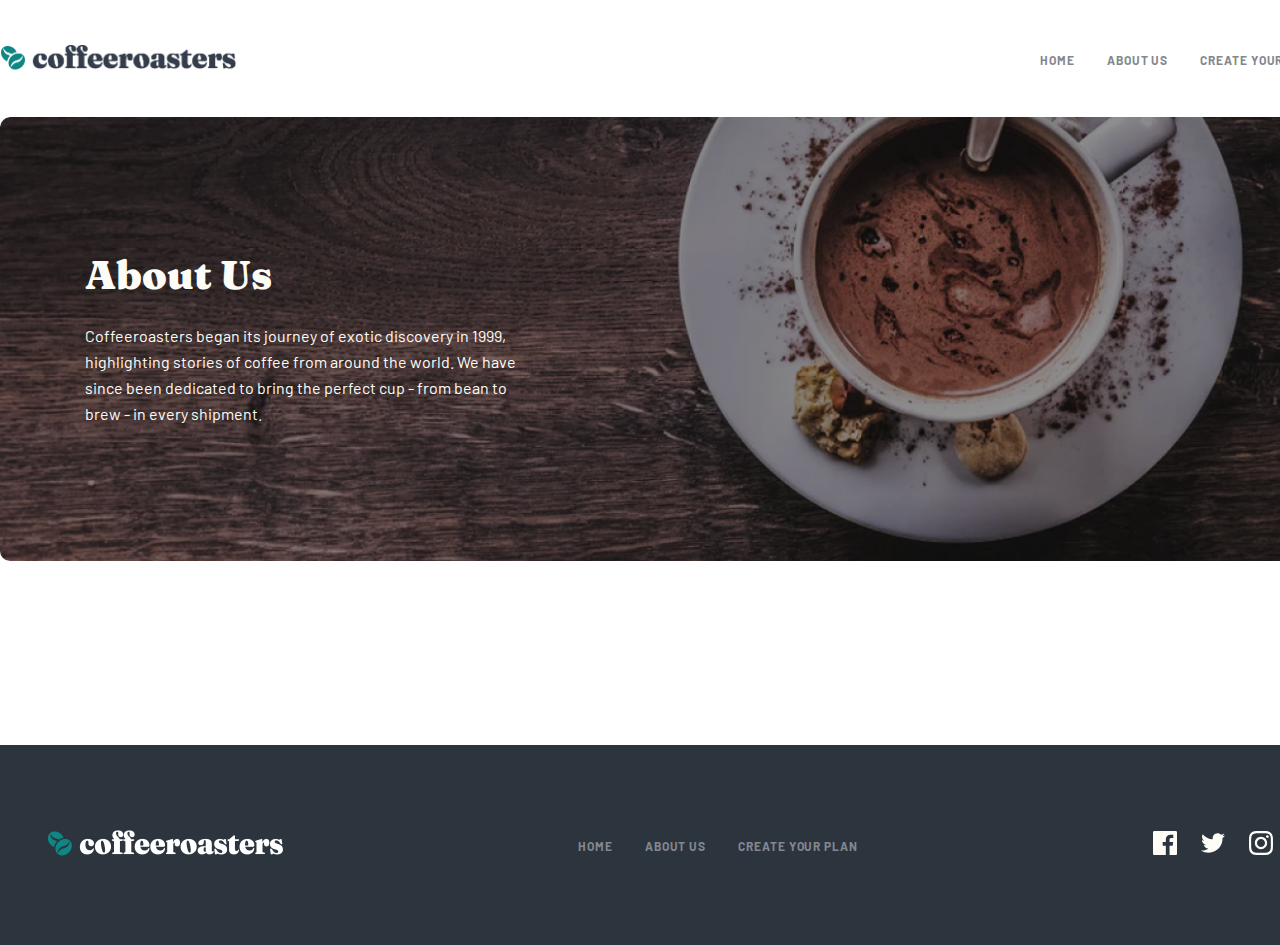
==== about-us.html @ 224f908d "Add About Us page" ====
<!DOCTYPE html>
<html lang="en">
<head>
  <meta charset="UTF-8">
  <meta http-equiv="X-UA-Compatible" content="IE=edge">
  <meta name="viewport" content="width=device-width, initial-scale=1.0">
  <link rel="stylesheet" href="./css/normalize.css">
  <link rel="stylesheet" href="./css/main.css">
  <!-- <link rel="stylesheet" href="./css/main.mini.css"> -->
  <title>About Us</title>
</head>
<body>
   <!-- !  HEADER   -->
    <header class="header">
      <div class="container header-container">

        <a href="#" class="logo-link">
          <img src="./image/foffeeroasters-logo.png" width="236" height="26" alt="coffeeroasters logo image" class="logo-img">
        </a>

        <nav class="site-nav">
          <ul class="site-nav-list">

            <li class="site-nav-item">
              <a class="site-nav-link" href="./index.html">HOME</a>
            </li>

            <li class="site-nav-item">
              <a class="site-nav-link" href="#">ABOUT US</a>
            </li>

            <li class="site-nav-item">
              <a class="site-nav-link" href="#">CREATE YOUR PLAN</a>
            </li>

          </ul>
        </nav>

      </div> 
    </header>

    <main class="main">


      <!-- !  ABOUT  -->
      <section class="about">
        <div class="container about-container">

          <h2 class="about-heading">About Us</h2>
          <p class="about-desc">Coffeeroasters began its journey of exotic discovery in 1999, highlighting stories of coffee from around the world. We have since been dedicated to bring the perfect cup - from bean to brew - in every shipment.</p>

        </div>
      </section>

    </main>


    <!-- !  FOOTER   -->
    <footer class="footer">
      <div class="container footer-container">
  
        <a class="footer-logo-link" href="#">
          <img src="./image/coffeeroasters-logo2.png" width="236" height="26" alt="coffeeroasters logo">
        </a>
        
        <nav class="footer-nav">
          <ul class="footer-nav-list">
  
            <li class="footer-nav-item">
              <a class="footer-nav-link" href="#">HOME</a>
            </li>
  
            <li class="footer-nav-item">
              <a class="footer-nav-link" href="#">ABOUT US</a>
            </li>
  
            <li class="footer-nav-item">
              <a class="footer-nav-link" href="#">CREATE YOUR PLAN</a>
            </li>
  
          </ul>
        </nav>
  
        <div class="footer-likns">
          
          <a class="footer-link" href="#">
            <img src="./image/facebook-logo.svg" width="24" height="24" alt="facebook logo">
          </a>
  
          <a href="#">
            <img src="./image/twet.svg" width="24" height="20" alt="twitter logo">
          </a>
  
          <a href="#">
            <img src="./image/insta.svg" width="24" height="24" alt="instagram logo">
          </a>
        </div>
        
  
      </div>
    </footer>
  
</body>
</html>
---- css/main.css ----
@font-face {
  font-family: 'Barlow';
  src: url('../font/Barlow-SemiBold.woff2') format('woff2'),
      url('../font/Barlow-SemiBold.woff') format('woff'),
      url('../font/Barlow-SemiBold.ttf') format('truetype');
  font-weight: 600;
  font-style: normal;
  font-display: swap;
}

@font-face {
  font-family: 'Barlow';
  src: url('../font/Barlow-Bold.woff2') format('woff2'),
      url('../font/Barlow-Bold.woff') format('woff'),
      url('../font/Barlow-Bold.ttf') format('truetype');
  font-weight: bold;
  font-style: normal;
  font-display: swap;
}

@font-face {
  font-family: 'Barlow';
  src: url('../font/Barlow-Regular.woff2') format('woff2'),
      url('../font/Barlow-Regular.woff') format('woff'),
      url('../font/Barlow-Regular.ttf') format('truetype');
  font-weight: normal;
  font-style: normal;
  font-display: swap;
}

@font-face {
  font-family: 'Fraunces';
  src: url('../font/Fraunces-Black.woff2') format('woff2'),
      url('../font/Fraunces-Black.woff') format('woff'),
      url('../font/Fraunces-Black.ttf') format('truetype');
  font-weight: 900;
  font-style: normal;
  font-display: swap;
}


*,
*::after,
*::before {
  box-sizing: border-box;
}

body{
  margin: 0;
  padding: 0;
  font-family: Barlow, sans-serif;
}

img {
  display: inline-block;
}

.container {
  width: 1320px;
  margin: 0 auto;
  padding: 0 20px;
}

.visually-hidden {
  position: absolute;
  width: 1px;
  height: 1px;
  margin: -1px;
  padding: 0;
  overflow: hidden;
  border: 0;
  clip: rect(0 0 0 0);
}

.site-btn {
  margin: 0;
  padding: 0;
  padding: 16px 31px;
  font-family: 'Fraunces';
  font-weight: 900;
  font-size: 18px;
  line-height: 25px;
  text-align: center;
  color: #FEFCF7;
  border: none;
  background: #0E8784;
  border-radius: 6px;
}

.site-btn:active {
  background: #66D2CF;
}


/* ! HEADER  */
.header-container {
  display: flex;
  justify-content: space-between;
  align-items: center;
  padding: 44px 0;
}

/* !NAV  */
.site-nav-list {
  display: flex;
  list-style: none;
  margin: 0;
  padding: 0;
}

.site-nav-item + .site-nav-item {
  margin-left: 32px;
}

.site-nav-link {
  text-decoration: none;
  font-weight: 700;
  font-size: 12px;
  line-height: 15px;
  letter-spacing: 0.923077px;
  color: #83888F;
}

.site-nav-link:active {
  color: #333D4B;
}

/* !  MAIN   */
/* !  HERO   */
.hero {
  padding-bottom: 70px;
}

.hero-container {
  background-image: url(../image/hero-background.jpg);
  background-repeat: no-repeat;
  background-size: cover;
  padding: 116px 85px;
  border-radius: 9px;
}

.hero-heading {
  margin: 0;
  padding: 0;
  width: 493px;
  margin-bottom: 32px;
  font-family: 'Fraunces';
  font-style: normal;
  font-weight: 900;
  font-size: 72px;
  line-height: 72px;
  color: #FEFCF7;
}

.hero-desc {
  margin: 0;
  padding: 0;
  margin-bottom: 56px;
  width: 445px;
  font-weight: 400;
  font-size: 16px;
  line-height: 26px;
  color: #FEFCF7;
  mix-blend-mode: normal;
  opacity: 0.8;
}

/* !  COLLECTION   */
.collection {
  padding-top: 70px;
  padding-bottom: 100px;
}
.collection-container {
  width: 1111px;
  padding-top: 126px;
  background-image: url(../image/collection-back.png);
  background-repeat: no-repeat;
  background-size: contain;
  background-position: center top;
}

.collection-list {
  list-style: none;
  display: flex;
  justify-content: center;
}

.collection-item {
  width: 255px;
}

.collection-item + .collection-item {
  margin-left: 30px;
}

.collection-img {
  margin-bottom: 72px;
}

.collection-heading {
  margin: 0;
  padding: 0;
  margin-bottom: 24px;
  font-family: 'Fraunces';
  font-weight: 900;
  font-size: 24px;
  line-height: 32px;
  text-align: center;
  color: #333D4B;
}

.collection-desc {
  margin: 0;
  padding: 0;
  font-family: 'Barlow';
  font-weight: 400;
  font-size: 16px;
  line-height: 26px;
  text-align: center;
  color: #333D4B;
  
}

/* !  CHOOSING   */
.choosing {
  padding-top: 100px;
  padding-bottom: 256px;
}

.choosing-container {
  position: relative;
  padding-top: 100px;
  padding-bottom: 230px;
  background-color: #2C343E;
  border-radius: 9px;
}

.choosing-heading {
  margin: 0;
  padding: 0;
  margin-bottom: 32px;
  font-family: 'Fraunces';
  font-weight: 900;
  font-size: 40px;
  line-height: 48px;
  text-align: center;
  color: #FEFCF7;
}

.choosing-desc {
  margin: 0 auto;
  padding: 0;
  margin-bottom: 86px;
  width: 540px;
  font-family: 'Barlow';
  font-weight: 400;
  font-size: 16px;
  line-height: 26px;
  text-align: center;
  color: #FEFCF7;
  mix-blend-mode: normal;
  opacity: 0.8;
}

.choosing-list {
  display: flex;
  justify-content: center;
  margin: 0;
  padding: 0;
  position: absolute;
  left: 105px;
  list-style: none;
}

.choosing-item {
  padding: 48px;
  padding-top: 72px;
  width: 350px;
  background-color: #0E8784;
  border-radius: 8px;
  text-align: center;

}

.choosing-item + .choosing-item {
  margin-left: 30px;
}

.choosing-item-img {
  margin-bottom: 22px;
}

.choosing-item-hesding {
  margin: 0;
  padding: 0;
  margin-top: 56px;
  margin-bottom: 24px;
  font-family: 'Fraunces';
  font-weight: 900;
  font-size: 24px;
  line-height: 32px;
  text-align: center;
  color: #FEFCF7;
}

.choosing-item-desc{
  margin: 0;
  padding: 0;
  font-weight: 400;
  font-size: 16px;
  line-height: 26px;
  text-align: center;
  color: #FEFCF7;
}

/* !  WORKING  */
.working {
  padding-top: 100px;
  padding-bottom: 100px;
}

.working-heading {
  margin: 0;
  padding: 0;
  margin-bottom: 80px;
  font-family: 'Fraunces';
  font-weight: 900;
  font-size: 24px;
  line-height: 32px;
  color: #83888F;
}

.working-list {
  display: flex;
  margin: 0;
  padding: 0;
  margin-top: 67px;
  margin-bottom: 64px;
  list-style: none;
  
}

.working-item {
  width: 285px;
}

.working-item + .working-item {
  margin-left: 95px;
}

.working-item-number {
  display: inline-block;
  margin: 0;
  padding: 0;
  margin-bottom: 38px;
  font-family: 'Fraunces';
  font-weight: 900;
  font-size: 72px;
  line-height: 72px;
  color: #FDD6BA;
}

.working-item-heading {
  margin: 0;
  padding: 0;
  margin-bottom: 42px;
  font-family: 'Fraunces';
  font-weight: 900;
  font-size: 32px;
  line-height: 36px;
  color: #333D4B;
}

.working-item-desc {
  font-weight: 400;
  font-size: 16px;
  line-height: 26px;
  color: #333D4B;
}


/* !  FOOTER   */
.footer {
  margin-top: 100px;
}

.footer-container {
  display: flex;
  justify-content: space-between;
  align-items: center;
  padding: 85px 47px;
  background-color: #2C343E;
}

.footer-nav-list {
  display: flex;
  list-style: none;
  margin: 0;
  padding: 0;
}

.footer-nav-item + .footer-nav-item {
  margin-left: 32px;
}

.footer-nav-link {
  text-decoration: none;
  font-weight: 700;
  font-size: 12px;
  line-height: 15px;
  letter-spacing: 0.923077px;
  color: #83888F;
}

.footer-nav-link:active {
  color: #FEFCF7;
}

.footer-likns {
  display: flex;
  justify-content: space-between;
  align-items: center;
  width: 120px;
}

.footer-link:active {
  opacity: 0.6;
}

/* !--- ABOUT  PAGE --- */

/* !  MAIN */
/* !  ABOUT */
.about {
  padding-bottom: 84px;
}

.about-container {
  padding: 134px 85px;
  border-radius: 10px;
  background-image: url(../image/about-back.png);
  background-repeat: no-repeat;
  background-size: cover;
  /* background-position: calc(); */
}

.about-heading {
  margin: 0;
  padding: 0;
  margin-bottom: 24px;
  font-family: 'Fraunces';
  font-weight: 900;
  font-size: 40px;
  line-height: 48px;
  color: #FEFCF7;
}

.about-desc {
  margin: 0;
  padding: 0;
  width: 445px;
  font-weight: 400;
  font-size: 16px;
  line-height: 26px;
  color: #FEFCF7;
}
---- css/main.mini.css ----
.example{display:grid;transition:all .5s;user-select:none;background:linear-gradient(to bottom,#fff,#000)}@font-face{font-family:Barlow;src:url('../font/Barlow-SemiBold.woff2') format('woff2'),url('../font/Barlow-SemiBold.woff') format('woff'),url('../font/Barlow-SemiBold.ttf') format('truetype');font-weight:600;font-style:normal;font-display:swap}@font-face{font-family:Barlow;src:url('../font/Barlow-Bold.woff2') format('woff2'),url('../font/Barlow-Bold.woff') format('woff'),url('../font/Barlow-Bold.ttf') format('truetype');font-weight:700;font-style:normal;font-display:swap}@font-face{font-family:Barlow;src:url('../font/Barlow-Regular.woff2') format('woff2'),url('../font/Barlow-Regular.woff') format('woff'),url('../font/Barlow-Regular.ttf') format('truetype');font-weight:400;font-style:normal;font-display:swap}@font-face{font-family:Fraunces;src:url('../font/Fraunces-Black.woff2') format('woff2'),url('../font/Fraunces-Black.woff') format('woff'),url('../font/Fraunces-Black.ttf') format('truetype');font-weight:900;font-style:normal;font-display:swap}*,::after,::before{box-sizing:border-box}body{margin:0;padding:0;font-family:Barlow,sans-serif}img{display:inline-block}.container{width:1320px;margin:0 auto;padding:0 20px}.visually-hidden{position:absolute;width:1px;height:1px;margin:-1px;padding:0;overflow:hidden;border:0;clip:rect(0 0 0 0)}.site-btn{margin:0;padding:0;padding:16px 31px;font-family:Fraunces;font-weight:900;font-size:18px;line-height:25px;text-align:center;color:#fefcf7;border:none;background:#0e8784;border-radius:6px}.site-btn:active{background:#66d2cf}.header-container{display:flex;justify-content:space-between;align-items:center;padding:44px 0}.site-nav-list{display:flex;list-style:none;margin:0;padding:0}.site-nav-item+.site-nav-item{margin-left:32px}.site-nav-link{text-decoration:none;font-weight:700;font-size:12px;line-height:15px;letter-spacing:.923077px;color:#83888f}.site-nav-link:active{color:#333d4b}.hero{padding-bottom:70px}.hero-container{background-image:url(../image/hero-background.jpg);background-repeat:no-repeat;background-size:cover;padding:116px 85px;border-radius:9px}.hero-heading{margin:0;padding:0;width:493px;margin-bottom:32px;font-family:Fraunces;font-style:normal;font-weight:900;font-size:72px;line-height:72px;color:#fefcf7}.hero-desc{margin:0;padding:0;margin-bottom:56px;width:445px;font-weight:400;font-size:16px;line-height:26px;color:#fefcf7;mix-blend-mode:normal;opacity:.8}.collection{padding-top:70px;padding-bottom:100px}.collection-container{width:1111px;padding-top:126px;background-image:url(../image/collection-back.png);background-repeat:no-repeat;background-size:contain;background-position:center top}.collection-list{list-style:none;display:flex;justify-content:center}.collection-item{width:255px}.collection-item+.collection-item{margin-left:30px}.collection-img{margin-bottom:72px}.collection-heading{margin:0;padding:0;margin-bottom:24px;font-family:Fraunces;font-weight:900;font-size:24px;line-height:32px;text-align:center;color:#333d4b}.collection-desc{margin:0;padding:0;font-family:Barlow;font-weight:400;font-size:16px;line-height:26px;text-align:center;color:#333d4b}.choosing{padding-top:100px;padding-bottom:256px}.choosing-container{position:relative;padding-top:100px;padding-bottom:230px;background-color:#2c343e;border-radius:9px}.choosing-heading{margin:0;padding:0;margin-bottom:32px;font-family:Fraunces;font-weight:900;font-size:40px;line-height:48px;text-align:center;color:#fefcf7}.choosing-desc{margin:0 auto;padding:0;margin-bottom:86px;width:540px;font-family:Barlow;font-weight:400;font-size:16px;line-height:26px;text-align:center;color:#fefcf7;mix-blend-mode:normal;opacity:.8}.choosing-list{display:flex;justify-content:center;margin:0;padding:0;position:absolute;left:105px;list-style:none}.choosing-item{padding:48px;padding-top:72px;width:350px;background-color:#0e8784;border-radius:8px;text-align:center}.choosing-item+.choosing-item{margin-left:30px}.choosing-item-img{margin-bottom:22px}.choosing-item-hesding{margin:0;padding:0;margin-top:56px;margin-bottom:24px;font-family:Fraunces;font-weight:900;font-size:24px;line-height:32px;text-align:center;color:#fefcf7}.choosing-item-desc{margin:0;padding:0;font-weight:400;font-size:16px;line-height:26px;text-align:center;color:#fefcf7}.working{padding-top:100px;padding-bottom:100px}.working-heading{margin:0;padding:0;margin-bottom:80px;font-family:Fraunces;font-weight:900;font-size:24px;line-height:32px;color:#83888f}.working-list{display:flex;margin:0;padding:0;margin-top:67px;margin-bottom:64px;list-style:none}.working-item{width:285px}.working-item+.working-item{margin-left:95px}.working-item-number{display:inline-block;margin:0;padding:0;margin-bottom:38px;font-family:Fraunces;font-weight:900;font-size:72px;line-height:72px;color:#fdd6ba}.working-item-heading{margin:0;padding:0;margin-bottom:42px;font-family:Fraunces;font-weight:900;font-size:32px;line-height:36px;color:#333d4b}.working-item-desc{font-weight:400;font-size:16px;line-height:26px;color:#333d4b}.footer{margin-top:100px}.footer-container{display:flex;justify-content:space-between;align-items:center;padding:85px 47px;background-color:#2c343e}.footer-nav-list{display:flex;list-style:none;margin:0;padding:0}.footer-nav-item+.footer-nav-item{margin-left:32px}.footer-nav-link{text-decoration:none;font-weight:700;font-size:12px;line-height:15px;letter-spacing:.923077px;color:#83888f}.footer-nav-link:active{color:#fefcf7}.footer-likns{display:flex;justify-content:space-between;align-items:center;width:120px}.footer-link:active{opacity:.6}
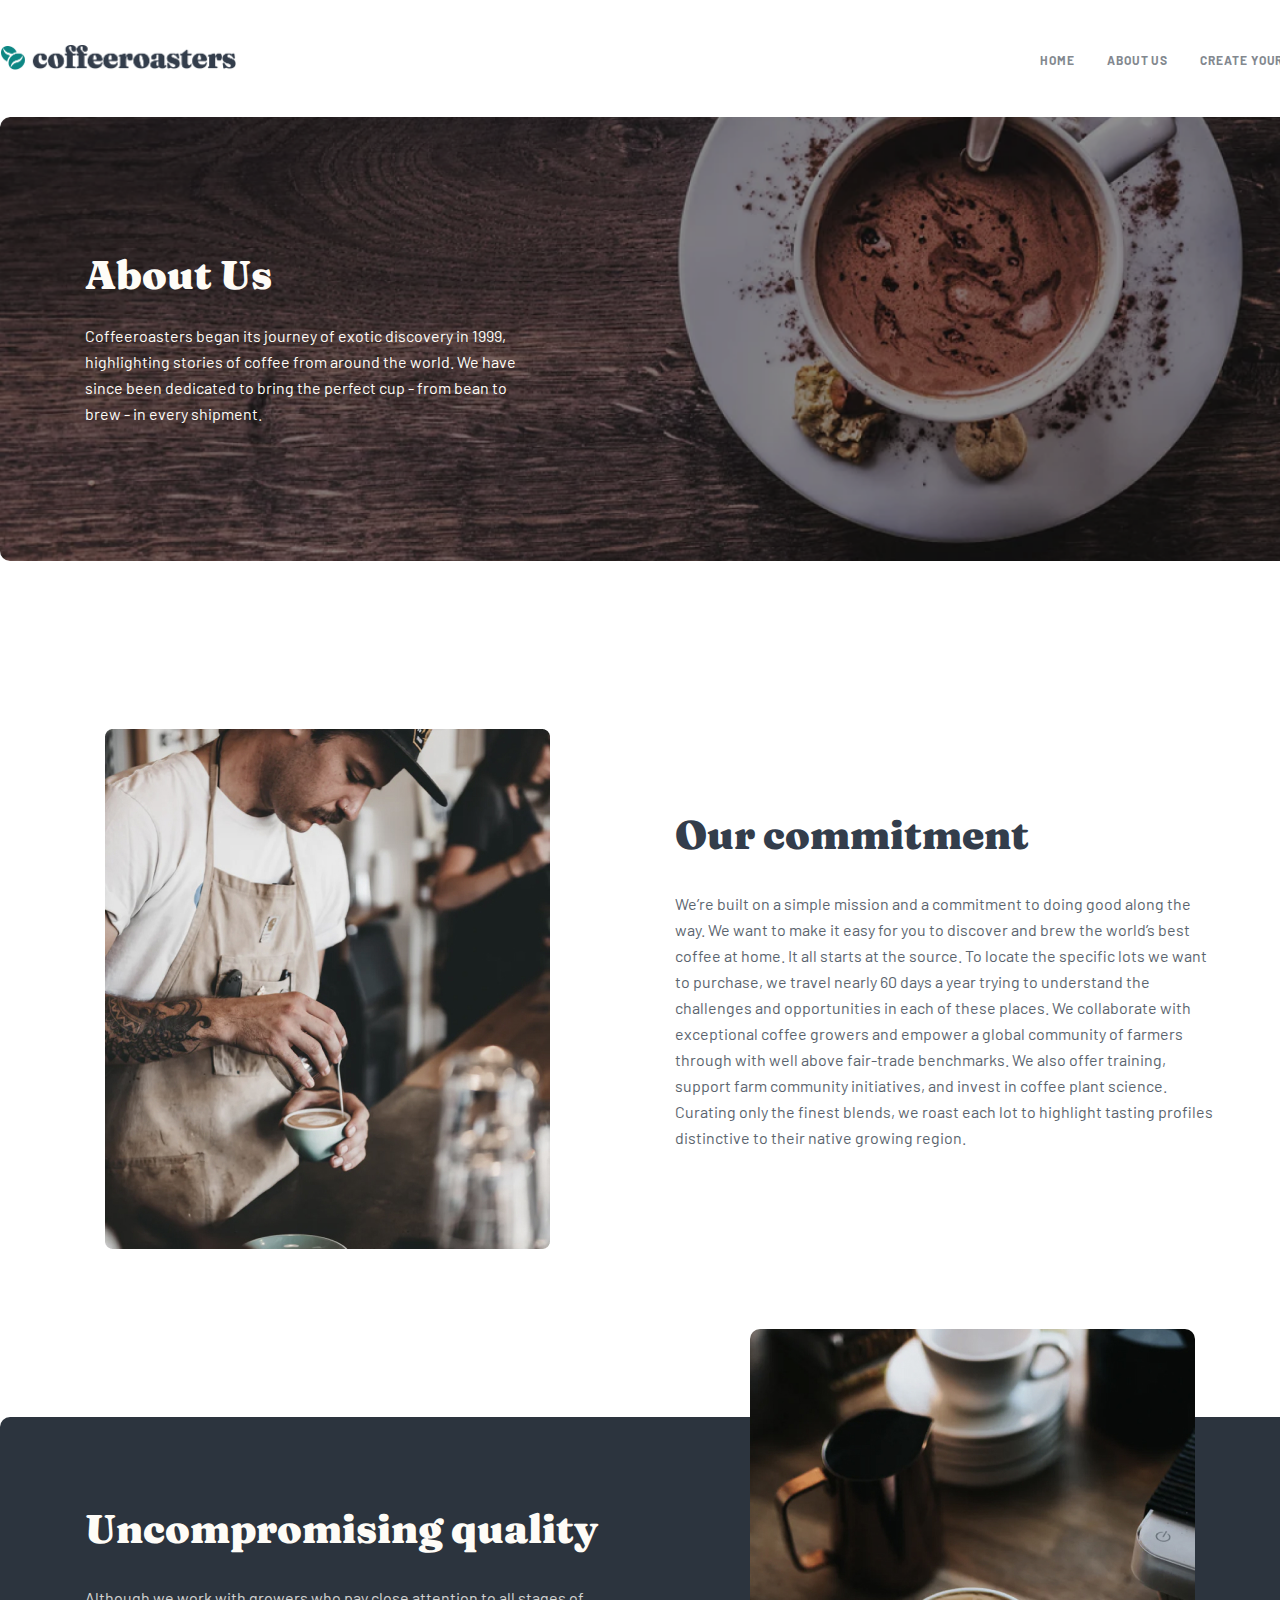
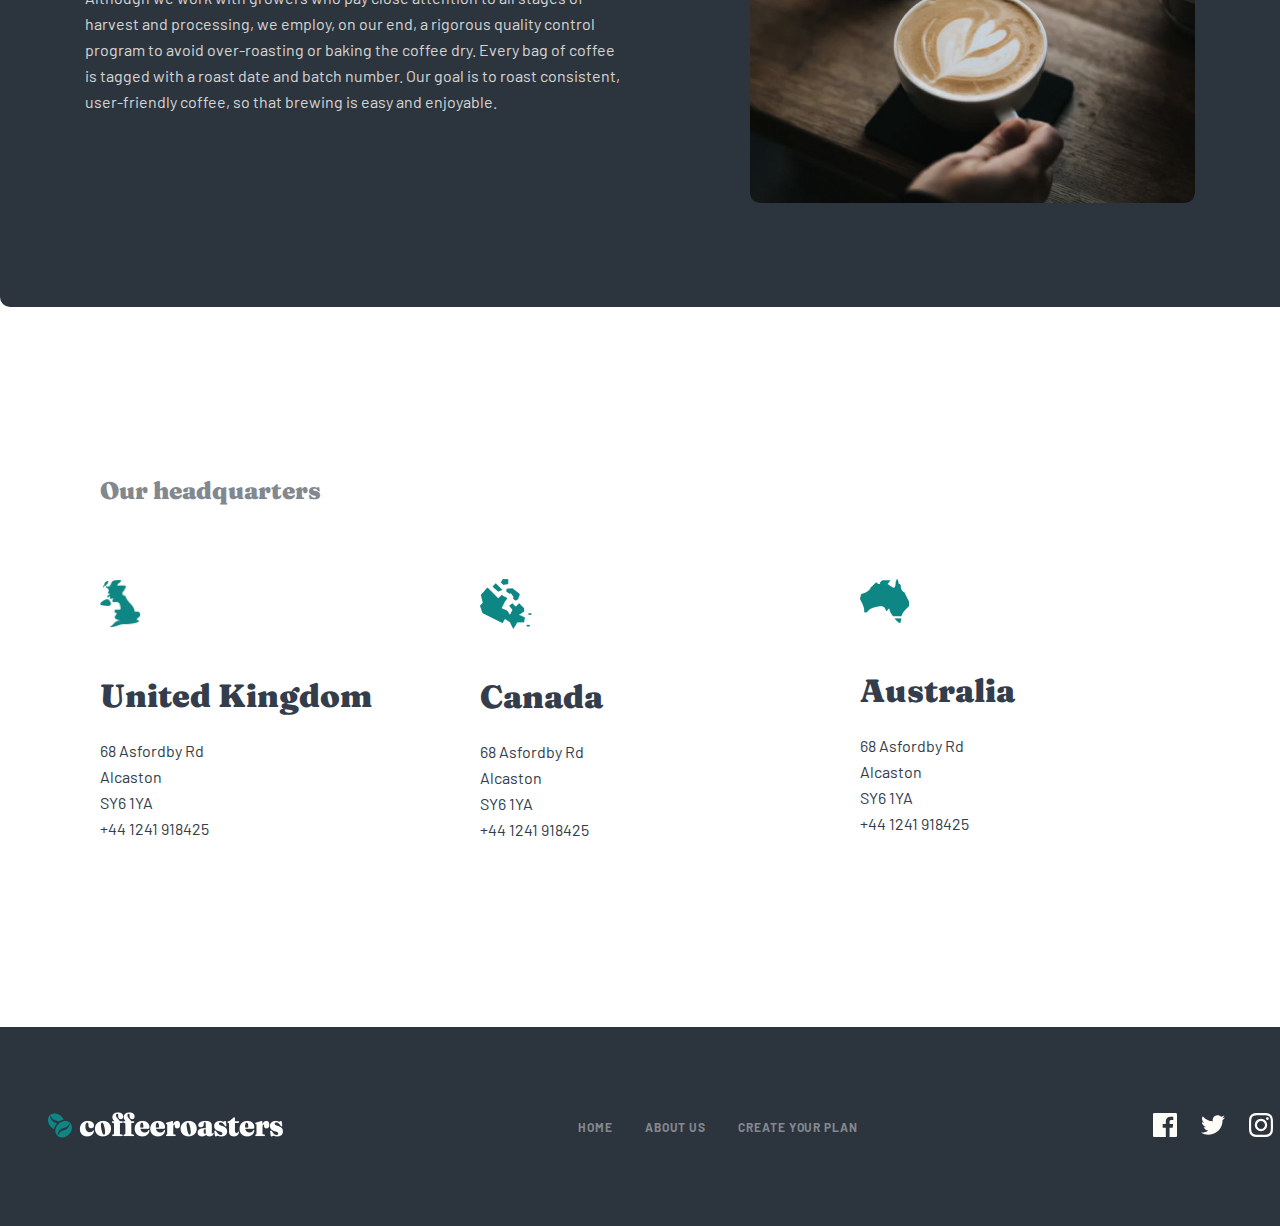
==== commit 0fd040eb: "Add all sections" ====
--- a/about-us.html
+++ b/about-us.html
@@ -52,6 +52,82 @@
         </div>
       </section>
 
+      <!-- !  COMMITMENT -->
+      <section class="commitment">
+        <div class="container commitment-container">
+
+          <img src="./image/commitment-img.jpg" width="445" height="520" alt="a man is making coffee">
+
+          <div class="commitment-right">
+            <h3 class="commitment-heading">Our commitment</h3>
+            <p class="commitment-desc">We’re built on a simple mission and a commitment to doing good along the way. We want to make it easy for you to discover and brew the world’s best coffee at home. It all starts at the source. To locate the specific lots we want to purchase, we travel nearly 60 days a year trying to understand the challenges and opportunities in each of these places. We collaborate with exceptional coffee growers and empower a global community of farmers through with well above fair-trade benchmarks. We also offer training, support farm community initiatives, and invest in coffee plant science. Curating only the finest blends, we roast each lot to highlight tasting profiles distinctive to their native growing region.</p>
+          </div>
+ 
+
+        </div>
+      </section>
+
+      <!-- ! QUALITY  -->
+      <section class="quality">
+        <div class="container quality-container">
+
+          <div class="quality-left">
+            <h3 class="quality-heading">Uncompromising quality</h3>
+            <p class="quality-desc">Although we work with growers who pay close attention to all stages of harvest and processing, we employ, on our end, a rigorous quality control program to avoid over-roasting or baking the coffee dry. Every bag of coffee is tagged with a roast date and batch number. Our goal is to roast consistent, user-friendly coffee, so that brewing is easy and enjoyable.</p>
+          </div>
+
+          <img src="./image/quality-img.jpg" alt="coffee image" width="445" height="474" class="quality-img">
+
+        </div>
+      </section>
+
+      <!-- !  LOCATION   -->
+      <section class="location">
+        <div class="container location-container">
+
+          <h2 class="location-heading">Our headquarters</h2>
+
+          <ul class="location-list">
+
+            <li class="location-item">
+              <img src="./image/map-uk.png" width="41" height="49" alt="map uk">
+              <h3 class="location-item-heading">United Kingdom</h3>
+              <ul class="location-info-list">
+                <li class="location-info-item">68  Asfordby Rd</li>
+                <li class="location-info-item">Alcaston</li>
+                <li class="location-info-item">SY6 1YA</li>
+                <li class="location-info-item">+44 1241 918425</li>
+              </ul>
+            </li>
+
+            <li class="location-item">
+              <img src="./image/map-canada.png" width="52" height="50" alt="map canada">
+              <h3 class="location-item-heading">Canada</h3>
+              <ul class="location-info-list">
+                <li class="location-info-item">68  Asfordby Rd</li>
+                <li class="location-info-item">Alcaston</li>
+                <li class="location-info-item">SY6 1YA</li>
+                <li class="location-info-item">+44 1241 918425</li>
+              </ul>
+            </li>
+
+            <li class="location-item">
+              <img src="./image/map-australia.png" width="49" height="44" alt="map uk">
+              <h3 class="location-item-heading">Australia</h3>
+              <ul class="location-info-list">
+                <li class="location-info-item">68  Asfordby Rd</li>
+                <li class="location-info-item">Alcaston</li>
+                <li class="location-info-item">SY6 1YA</li>
+                <li class="location-info-item">+44 1241 918425</li>
+              </ul>
+            </li>
+
+          </ul>
+
+        </div>
+      </section>
+
+
     </main>
 
 
--- a/css/main.css
+++ b/css/main.css
@@ -441,7 +441,6 @@
   background-image: url(../image/about-back.png);
   background-repeat: no-repeat;
   background-size: cover;
-  /* background-position: calc(); */
 }
 
 .about-heading {
@@ -465,4 +464,142 @@
   color: #FEFCF7;
 }
 
-
+/* !  COMMITMENT   */
+.commitment {
+  padding: 84px 0;
+}
+
+.commitment-container {
+  display: flex;
+  justify-content: center;
+  align-items: center;
+}
+
+.commitment-right {
+  width: 540px;
+  margin-left: 125px;
+}
+
+.commitment-heading {
+  margin: 0;
+  padding: 0;
+  margin-bottom: 32px;
+  font-family: 'Fraunces';
+  font-weight: 900;
+  font-size: 40px;
+  line-height: 48px;
+  color: #333D4B;
+}
+
+.commitment-desc {
+  font-weight: 400;
+  font-size: 16px;
+  line-height: 26px;
+  color: #333D4B;
+  mix-blend-mode: normal;
+  opacity: 0.8;
+}
+
+/* !  QUALITY */
+.quality {
+  padding: 84px 0;
+}
+
+.quality-container {
+  position: relative;
+  background-color: #2C343E;
+  padding-top: 88px;
+  padding-left: 85px;
+  padding-bottom: 176px;
+  border-radius: 10px;
+}
+
+.quality-left {
+  width: 540px;
+}
+
+.quality-heading {
+  margin: 0;
+  padding: 0;
+  margin-bottom: 32px;
+  font-family: 'Fraunces';
+  font-weight: 900;
+  font-size: 40px;
+  line-height: 48px;
+  color: #FEFCF7;
+}
+
+.quality-desc {
+  font-weight: 400;
+  font-size: 16px;
+  line-height: 26px;
+  color: #FEFCF7;
+  mix-blend-mode: normal;
+  opacity: 0.8;
+}
+
+.quality-img {
+  position: absolute;
+  border-radius: 10px;
+  left: 750px;
+  top: -88px;
+}
+
+/* !  LOCATION   */
+
+.location {
+  padding: 84px 0px;
+}
+
+.location-container {
+  padding: 0 100px;
+}
+
+.location-heading {
+  margin: 0;
+  padding: 0;
+  margin-bottom: 72px;
+  font-family: 'Fraunces';
+  font-weight: 900;
+  font-size: 24px;
+  line-height: 32px;
+  color: #83888F;
+  
+}
+
+.location-list {
+  margin: 0;
+  padding: 0;
+  display: flex;
+  list-style: none;
+}
+
+.location-item + .location-item {
+ margin-left: 95px;
+}
+
+.location-item-heading {
+  margin: 0;
+  padding: 0;
+  margin-top: 46px;
+  margin-bottom: 24px;
+  font-family: 'Fraunces';
+  font-weight: 900;
+  font-size: 32px;
+  line-height: 36px;
+  color: #333D4B;
+}
+
+.location-info-list {
+  list-style: none;
+  margin: 0;
+  padding: 0;
+}
+
+.location-info-item {
+  width: 285px;
+  font-weight: 400;
+  font-size: 16px;
+  line-height: 26px;
+  color: #333D4B;
+}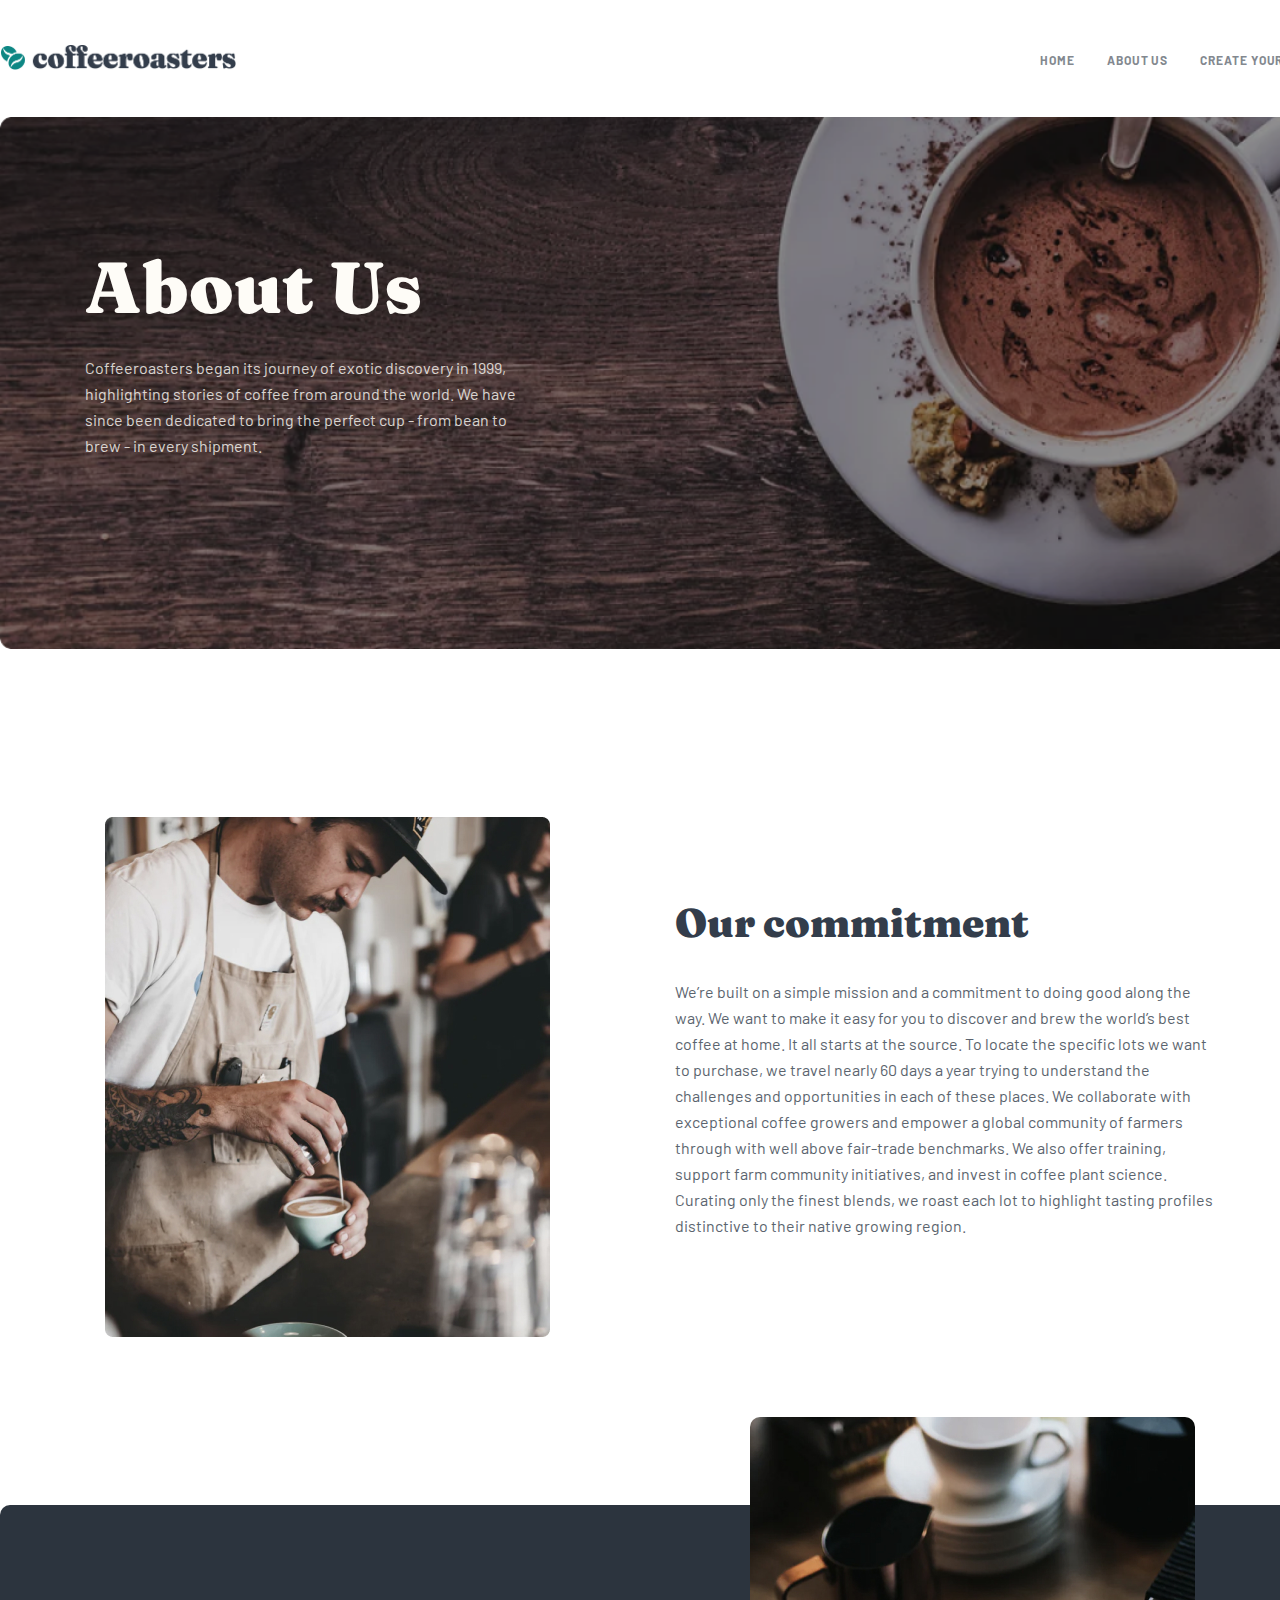
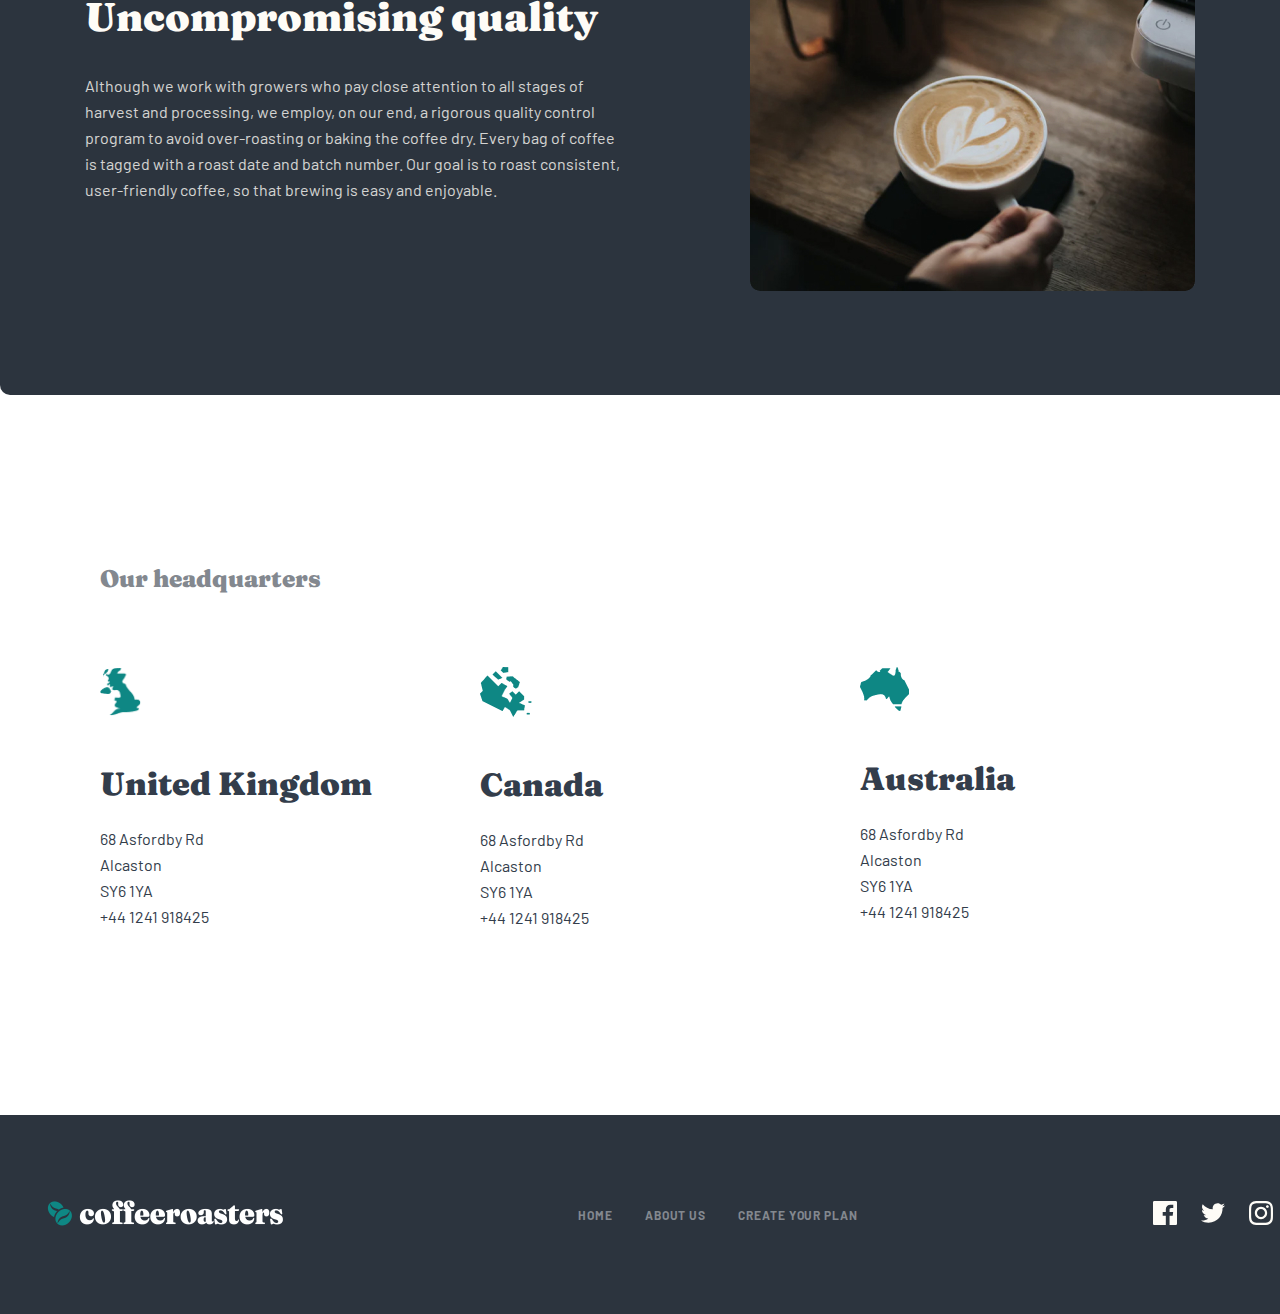
==== commit 12c3569b: "Add hero to subscribe" ====
--- a/about-us.html
+++ b/about-us.html
@@ -30,7 +30,7 @@
             </li>
 
             <li class="site-nav-item">
-              <a class="site-nav-link" href="#">CREATE YOUR PLAN</a>
+              <a class="site-nav-link" href="./subscribe.html">CREATE YOUR PLAN</a>
             </li>
 
           </ul>
@@ -46,8 +46,8 @@
       <section class="about">
         <div class="container about-container">
 
-          <h2 class="about-heading">About Us</h2>
-          <p class="about-desc">Coffeeroasters began its journey of exotic discovery in 1999, highlighting stories of coffee from around the world. We have since been dedicated to bring the perfect cup - from bean to brew - in every shipment.</p>
+          <h2 class="hero-heading">About Us</h2>
+          <p class="hero-desc">Coffeeroasters began its journey of exotic discovery in 1999, highlighting stories of coffee from around the world. We have since been dedicated to bring the perfect cup - from bean to brew - in every shipment.</p>
 
         </div>
       </section>
@@ -143,7 +143,7 @@
           <ul class="footer-nav-list">
   
             <li class="footer-nav-item">
-              <a class="footer-nav-link" href="#">HOME</a>
+              <a class="footer-nav-link" href="./index.html">HOME</a>
             </li>
   
             <li class="footer-nav-item">
@@ -151,7 +151,7 @@
             </li>
   
             <li class="footer-nav-item">
-              <a class="footer-nav-link" href="#">CREATE YOUR PLAN</a>
+              <a class="footer-nav-link" href="./subscribe.html">CREATE YOUR PLAN</a>
             </li>
   
           </ul>
--- a/css/main.css
+++ b/css/main.css
@@ -602,4 +602,14 @@
   font-size: 16px;
   line-height: 26px;
   color: #333D4B;
-}+}
+
+/* !  ---   SUBSCRIBE PAGE  ---  */
+/* !  CREATE */
+.create__container {
+  padding: 134px 84px;
+  background-image: url(../image/subscribe-hero.png);
+  background-size:  cover;
+  border-radius: 11px;
+
+}
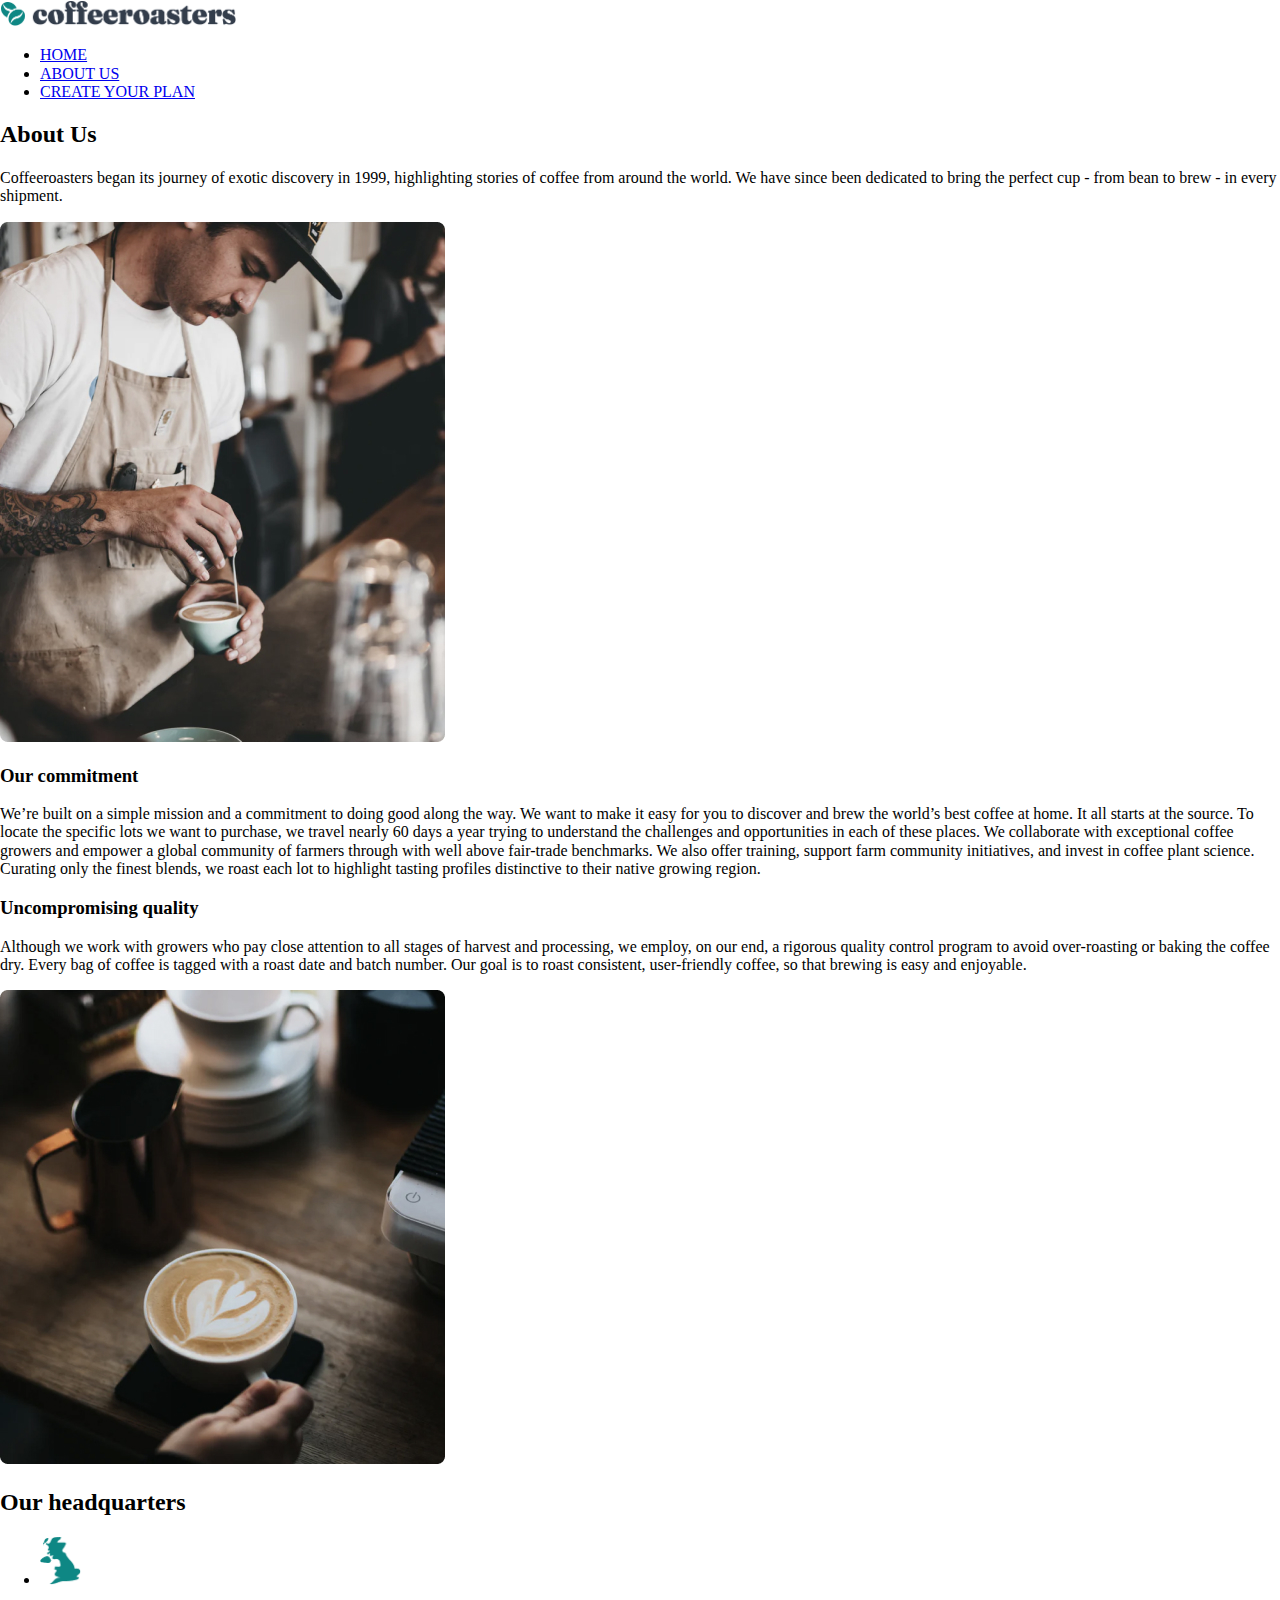
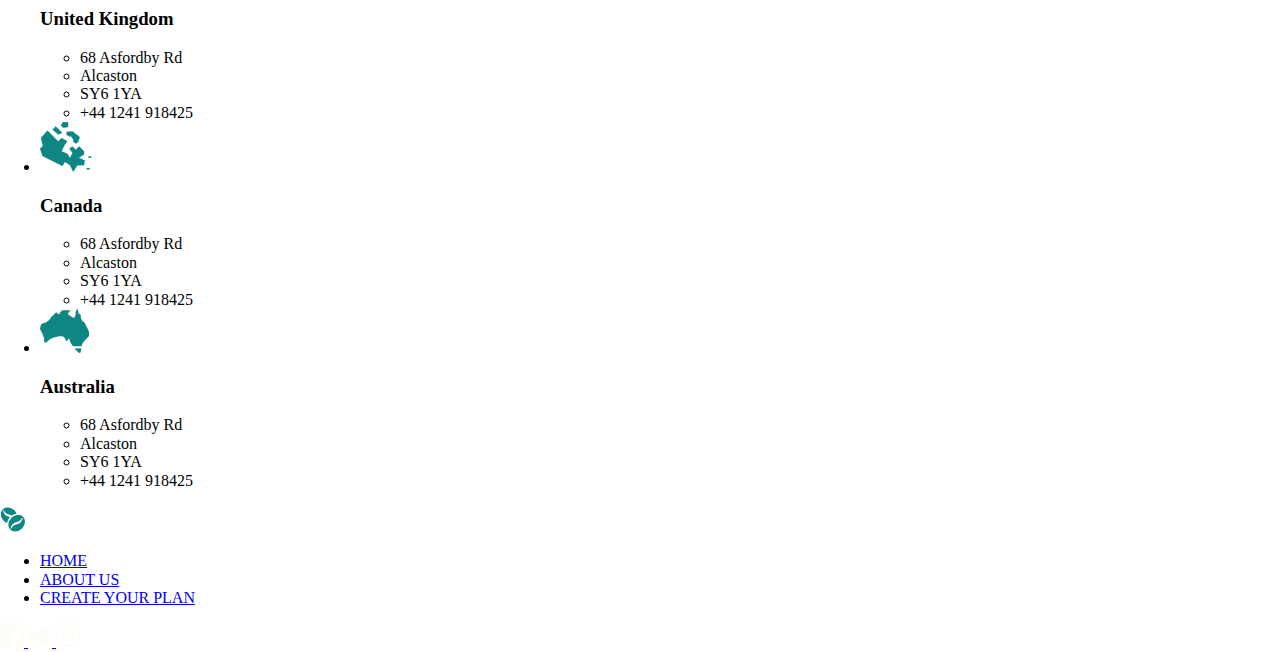
==== commit ead89e16: "convert css to scss" ====
--- a/about-us.html
+++ b/about-us.html
@@ -5,8 +5,7 @@
   <meta http-equiv="X-UA-Compatible" content="IE=edge">
   <meta name="viewport" content="width=device-width, initial-scale=1.0">
   <link rel="stylesheet" href="./css/normalize.css">
-  <link rel="stylesheet" href="./css/main.css">
-  <!-- <link rel="stylesheet" href="./css/main.mini.css"> -->
+  <!-- <link rel="stylesheet" href="./css/main.css"> -->
   <title>About Us</title>
 </head>
 <body>
--- a/css/main.css
+++ b/css/main.css
@@ -1,129 +1,11 @@
-@font-face {
-  font-family: 'Barlow';
-  src: url('../font/Barlow-SemiBold.woff2') format('woff2'),
-      url('../font/Barlow-SemiBold.woff') format('woff'),
-      url('../font/Barlow-SemiBold.ttf') format('truetype');
-  font-weight: 600;
-  font-style: normal;
-  font-display: swap;
-}
-
-@font-face {
-  font-family: 'Barlow';
-  src: url('../font/Barlow-Bold.woff2') format('woff2'),
-      url('../font/Barlow-Bold.woff') format('woff'),
-      url('../font/Barlow-Bold.ttf') format('truetype');
-  font-weight: bold;
-  font-style: normal;
-  font-display: swap;
-}
-
-@font-face {
-  font-family: 'Barlow';
-  src: url('../font/Barlow-Regular.woff2') format('woff2'),
-      url('../font/Barlow-Regular.woff') format('woff'),
-      url('../font/Barlow-Regular.ttf') format('truetype');
-  font-weight: normal;
-  font-style: normal;
-  font-display: swap;
-}
-
-@font-face {
-  font-family: 'Fraunces';
-  src: url('../font/Fraunces-Black.woff2') format('woff2'),
-      url('../font/Fraunces-Black.woff') format('woff'),
-      url('../font/Fraunces-Black.ttf') format('truetype');
-  font-weight: 900;
-  font-style: normal;
-  font-display: swap;
-}
-
-
-*,
-*::after,
-*::before {
-  box-sizing: border-box;
-}
-
-body{
-  margin: 0;
-  padding: 0;
-  font-family: Barlow, sans-serif;
-}
-
-img {
-  display: inline-block;
-}
-
-.container {
-  width: 1320px;
-  margin: 0 auto;
-  padding: 0 20px;
-}
-
-.visually-hidden {
-  position: absolute;
-  width: 1px;
-  height: 1px;
-  margin: -1px;
-  padding: 0;
-  overflow: hidden;
-  border: 0;
-  clip: rect(0 0 0 0);
-}
-
-.site-btn {
-  margin: 0;
-  padding: 0;
-  padding: 16px 31px;
-  font-family: 'Fraunces';
-  font-weight: 900;
-  font-size: 18px;
-  line-height: 25px;
-  text-align: center;
-  color: #FEFCF7;
-  border: none;
-  background: #0E8784;
-  border-radius: 6px;
-}
-
-.site-btn:active {
-  background: #66D2CF;
-}
+
+
+
+
+
 
 
 /* ! HEADER  */
-.header-container {
-  display: flex;
-  justify-content: space-between;
-  align-items: center;
-  padding: 44px 0;
-}
-
-/* !NAV  */
-.site-nav-list {
-  display: flex;
-  list-style: none;
-  margin: 0;
-  padding: 0;
-}
-
-.site-nav-item + .site-nav-item {
-  margin-left: 32px;
-}
-
-.site-nav-link {
-  text-decoration: none;
-  font-weight: 700;
-  font-size: 12px;
-  line-height: 15px;
-  letter-spacing: 0.923077px;
-  color: #83888F;
-}
-
-.site-nav-link:active {
-  color: #333D4B;
-}
 
 /* !  MAIN   */
 /* !  HERO   */
@@ -606,6 +488,10 @@
 
 /* !  ---   SUBSCRIBE PAGE  ---  */
 /* !  CREATE */
+.create {
+  padding-bottom: 88px;
+}
+
 .create__container {
   padding: 134px 84px;
   background-image: url(../image/subscribe-hero.png);
@@ -613,3 +499,190 @@
   border-radius: 11px;
 
 }
+
+/* !  WORKS    */
+.works {
+  padding-top: 88px;
+  padding-bottom: 80px;
+}
+
+.works__container {
+  padding: 91px 150px 107px 85px;
+  background-color: #2C343E;
+  border-radius: 11px;
+
+}
+
+.works__heading--color {
+  color: #FEFCF7;
+}
+
+.works__desc--color {
+  color: #FEFCF7;
+}
+
+/* !  ORDERING */
+.ordering__container {
+  display: flex;
+  justify-content: space-between;
+}
+
+.ordering__list {
+  list-style: none;
+  margin: 0;
+  padding: 0;
+}
+
+.ordering__item {
+  width: 255px;
+  display: flex;
+  align-items: center;
+  padding-bottom: 24px;
+  border-bottom: 1px solid #dfdfdd;
+
+}
+
+.ordering__item + .ordering__item {
+  padding-top: 24px;
+}
+
+.ordering__item-number {
+  margin: 0;
+  padding: 0;
+  padding-right: 28px;
+  font-family: 'Fraunces';
+  font-weight: 900;
+  font-size: 24px;
+  line-height: 32px;
+  color: #cdcecd;
+}
+
+.ordering__item-link {
+  text-decoration: none;
+  font-family: 'Fraunces';
+  font-weight: 900;
+  font-size: 24px;
+  line-height: 32px;
+  color: #adb0b2;
+}
+
+.ordering__item-number--color {
+  color: #9ecdc9;
+}
+
+.ordering__item-number--color-twe {
+  color: #83888f;
+}
+
+.ordering__item-link--color {
+  color: #333d4b;
+}
+
+.ordering__form {
+  display: flex;
+  flex-direction: column;
+}
+
+.ordring__form-heading {
+  margin: 0;
+  padding: 0;
+  margin-bottom: 56px;
+  font-family: 'Fraunces';
+  font-weight: 900;
+  font-size: 40px;
+  line-height: 48px;
+  color: #83888F;
+}
+
+.ordering__form-value {
+  display: flex;
+  align-items: center;
+  margin-top: 56px;
+  margin-bottom: 88px;
+}
+
+label + label {
+  padding-left: 23px;
+}
+
+.ordring__form-custom {
+  width: 228px;
+  padding: 32px 28px 84px 28px;
+  background-color: #F4F1EB;
+  border-radius: 8px;
+  transition: all 0.4s;
+}
+
+.ordring__form-custom:hover {
+  background-color: #0E8784;
+  
+}
+
+input:checked + .ordring__form-custom {
+  background-color: #FDD6BA;
+}
+
+.ordring__form-title {
+  margin: 0;
+  padding: 0;
+  padding-bottom: 24px;
+  font-family: 'Fraunces';
+  font-weight: 900;
+  font-size: 24px;
+  line-height: 32px;
+  color: #333D4B;
+  transition: all 0.4s;
+}
+
+.ordring__form-desc {
+  margin: 0;
+  padding: 0;
+  font-weight: 400;
+  font-size: 16px;
+  line-height: 26px;
+  color: #333D4B;
+}
+
+.ordring__form-custom--padding {
+  padding-right: 25px;
+}
+
+.ordering__form-info {
+  margin-bottom: 40px;
+  padding: 27px 64px;
+  width: 730px;
+  background-color: #2C343E;
+  border-radius: 11px;
+}
+
+.ordering__form-info-title {
+  margin: 0;
+  padding: 0;
+  margin-bottom: 8px;
+  font-weight: 400;
+  font-size: 16px;
+  line-height: 26px;
+  text-transform: uppercase;
+  color: #FFFFFF;
+  mix-blend-mode: normal;
+  opacity: 0.5;
+}
+
+.ordering__form-info-desc {
+  margin: 0;
+  padding: 0;
+  font-family: 'Fraunces';
+  font-weight: 900;
+  font-size: 24px;
+  line-height: 40px;
+  color: #FFFFFF;
+
+}
+
+.color {
+  color: #408784;
+}
+
+.ordering__form--btn {
+  margin-left: auto;
+}
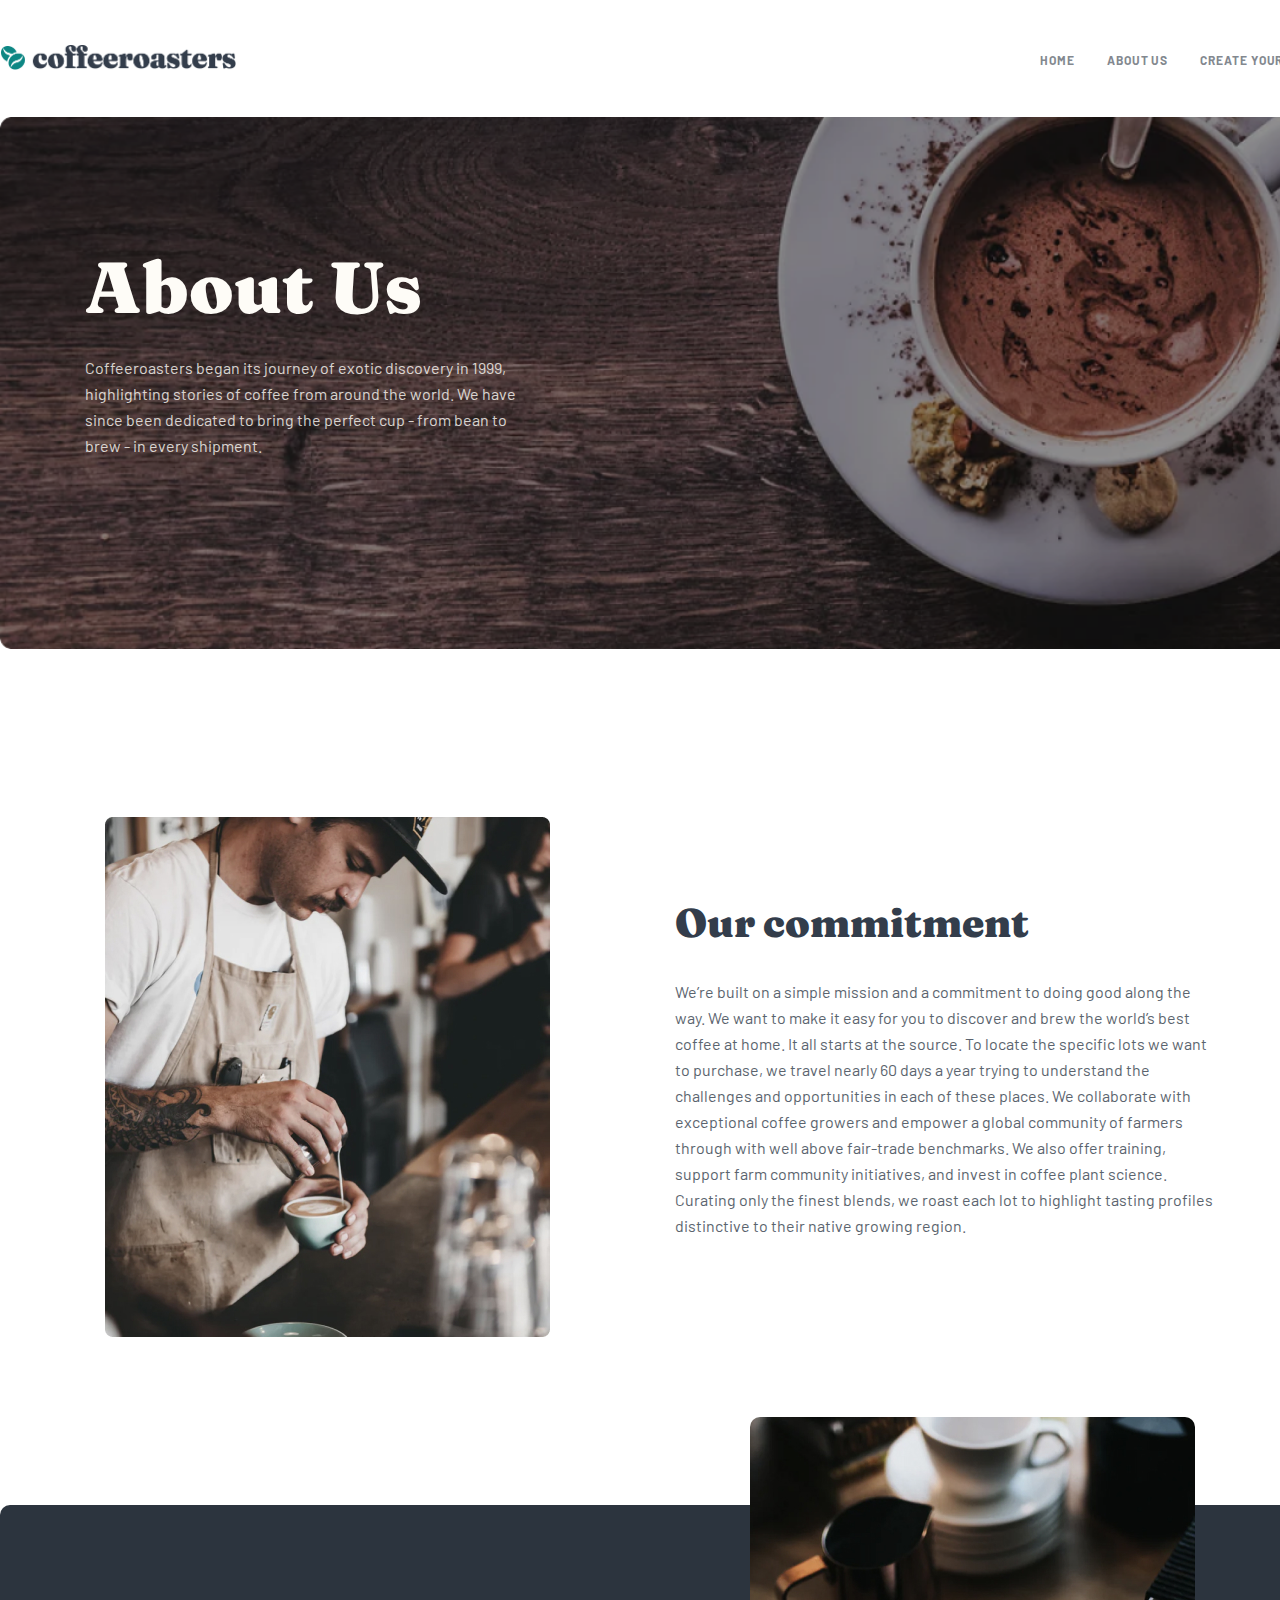
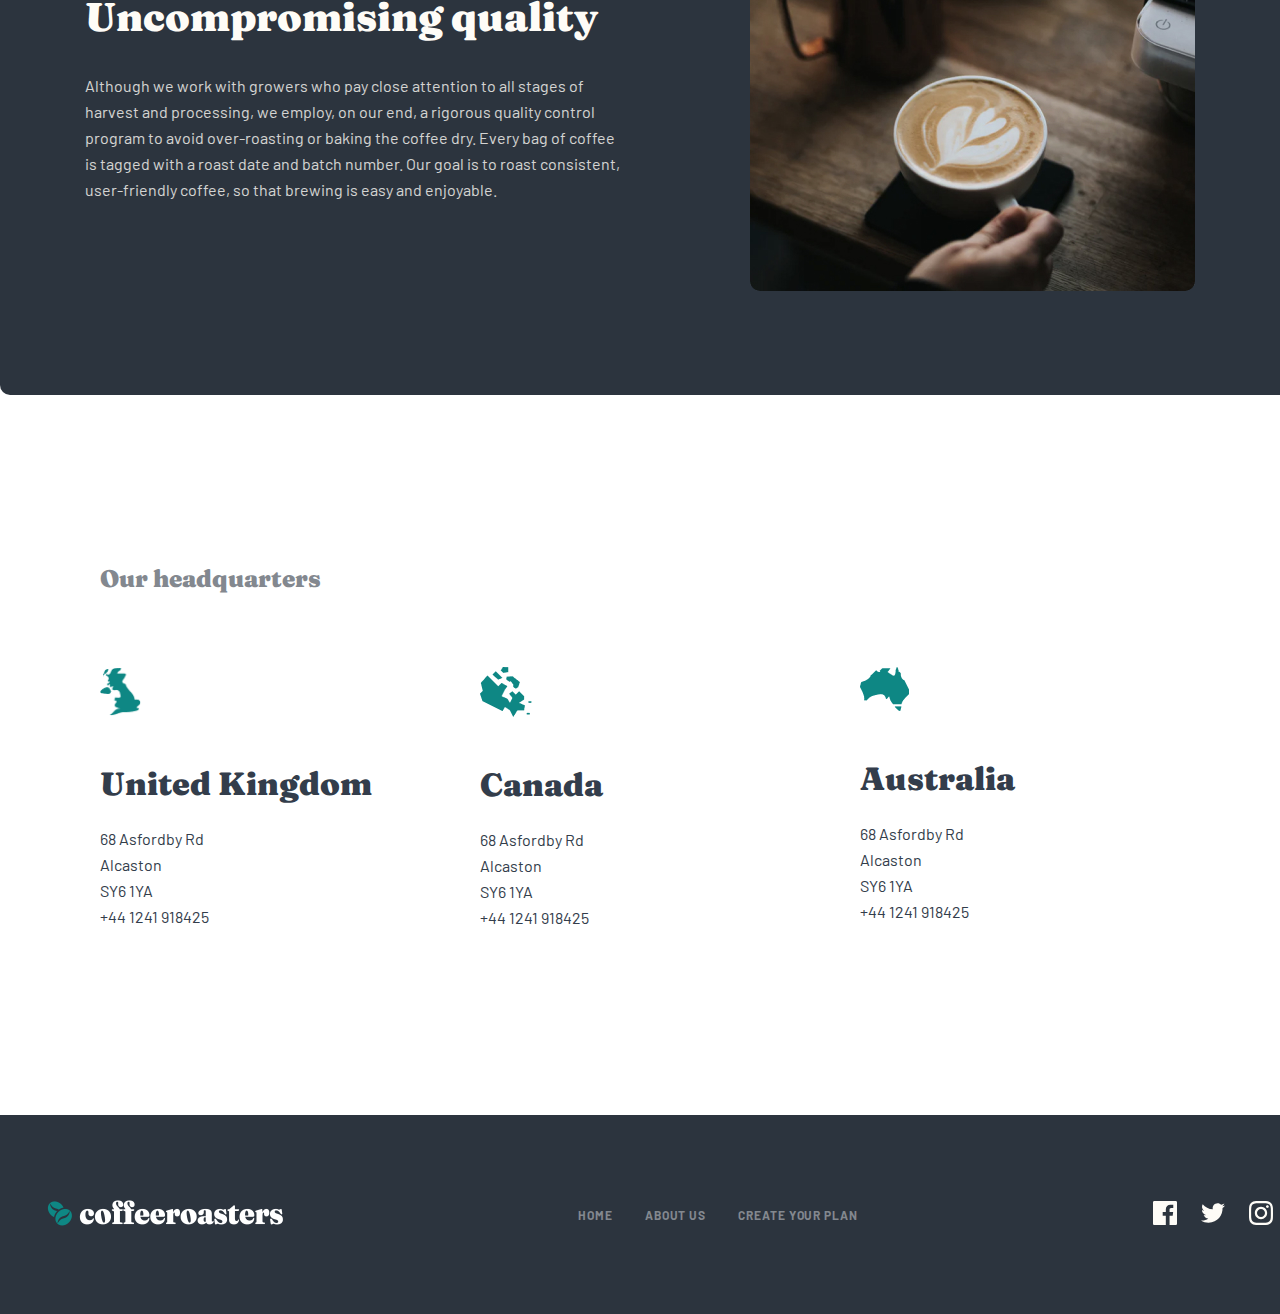
==== commit a28ec702: "Convert css to scss" ====
--- a/about-us.html
+++ b/about-us.html
@@ -4,8 +4,7 @@
   <meta charset="UTF-8">
   <meta http-equiv="X-UA-Compatible" content="IE=edge">
   <meta name="viewport" content="width=device-width, initial-scale=1.0">
-  <link rel="stylesheet" href="./css/normalize.css">
-  <!-- <link rel="stylesheet" href="./css/main.css"> -->
+  <link rel="stylesheet" href="./css/main.css">
   <title>About Us</title>
 </head>
 <body>
--- a/css/main.css
+++ b/css/main.css
@@ -1,14 +1,476 @@
-
-
-
-
-
-
+/*! normalize.css v8.0.1 | MIT License | github.com/necolas/normalize.css */
+/* Document
+   ========================================================================== */
+/**
+ * 1. Correct the line height in all browsers.
+ * 2. Prevent adjustments of font size after orientation changes in iOS.
+ */
+html {
+  line-height: 1.15;
+  /* 1 */
+  -webkit-text-size-adjust: 100%;
+  /* 2 */
+}
+
+/* Sections
+   ========================================================================== */
+/**
+ * Remove the margin in all browsers.
+ */
+body {
+  margin: 0;
+}
+
+/**
+ * Render the `main` element consistently in IE.
+ */
+main {
+  display: block;
+}
+
+/**
+ * Correct the font size and margin on `h1` elements within `section` and
+ * `article` contexts in Chrome, Firefox, and Safari.
+ */
+h1 {
+  font-size: 2em;
+  margin: 0.67em 0;
+}
+
+/* Grouping content
+   ========================================================================== */
+/**
+ * 1. Add the correct box sizing in Firefox.
+ * 2. Show the overflow in Edge and IE.
+ */
+hr {
+  -webkit-box-sizing: content-box;
+          box-sizing: content-box;
+  /* 1 */
+  height: 0;
+  /* 1 */
+  overflow: visible;
+  /* 2 */
+}
+
+/**
+ * 1. Correct the inheritance and scaling of font size in all browsers.
+ * 2. Correct the odd `em` font sizing in all browsers.
+ */
+pre {
+  font-family: monospace, monospace;
+  /* 1 */
+  font-size: 1em;
+  /* 2 */
+}
+
+/* Text-level semantics
+   ========================================================================== */
+/**
+ * Remove the gray background on active links in IE 10.
+ */
+a {
+  background-color: transparent;
+}
+
+/**
+ * 1. Remove the bottom border in Chrome 57-
+ * 2. Add the correct text decoration in Chrome, Edge, IE, Opera, and Safari.
+ */
+abbr[title] {
+  border-bottom: none;
+  /* 1 */
+  text-decoration: underline;
+  /* 2 */
+  -webkit-text-decoration: underline dotted;
+          text-decoration: underline dotted;
+  /* 2 */
+}
+
+/**
+ * Add the correct font weight in Chrome, Edge, and Safari.
+ */
+b,
+strong {
+  font-weight: bolder;
+}
+
+/**
+ * 1. Correct the inheritance and scaling of font size in all browsers.
+ * 2. Correct the odd `em` font sizing in all browsers.
+ */
+code,
+kbd,
+samp {
+  font-family: monospace, monospace;
+  /* 1 */
+  font-size: 1em;
+  /* 2 */
+}
+
+/**
+ * Add the correct font size in all browsers.
+ */
+small {
+  font-size: 80%;
+}
+
+/**
+ * Prevent `sub` and `sup` elements from affecting the line height in
+ * all browsers.
+ */
+sub,
+sup {
+  font-size: 75%;
+  line-height: 0;
+  position: relative;
+  vertical-align: baseline;
+}
+
+sub {
+  bottom: -0.25em;
+}
+
+sup {
+  top: -0.5em;
+}
+
+/* Embedded content
+   ========================================================================== */
+/**
+ * Remove the border on images inside links in IE 10.
+ */
+img {
+  border-style: none;
+}
+
+/* Forms
+   ========================================================================== */
+/**
+ * 1. Change the font styles in all browsers.
+ * 2. Remove the margin in Firefox and Safari.
+ */
+button,
+input,
+optgroup,
+select,
+textarea {
+  font-family: inherit;
+  /* 1 */
+  font-size: 100%;
+  /* 1 */
+  line-height: 1.15;
+  /* 1 */
+  margin: 0;
+  /* 2 */
+}
+
+/**
+ * Show the overflow in IE.
+ * 1. Show the overflow in Edge.
+ */
+button,
+input {
+  /* 1 */
+  overflow: visible;
+}
+
+/**
+ * Remove the inheritance of text transform in Edge, Firefox, and IE.
+ * 1. Remove the inheritance of text transform in Firefox.
+ */
+button,
+select {
+  /* 1 */
+  text-transform: none;
+}
+
+/**
+ * Correct the inability to style clickable types in iOS and Safari.
+ */
+button,
+[type="button"],
+[type="reset"],
+[type="submit"] {
+  -webkit-appearance: button;
+}
+
+/**
+ * Remove the inner border and padding in Firefox.
+ */
+button::-moz-focus-inner,
+[type="button"]::-moz-focus-inner,
+[type="reset"]::-moz-focus-inner,
+[type="submit"]::-moz-focus-inner {
+  border-style: none;
+  padding: 0;
+}
+
+/**
+ * Restore the focus styles unset by the previous rule.
+ */
+button:-moz-focusring,
+[type="button"]:-moz-focusring,
+[type="reset"]:-moz-focusring,
+[type="submit"]:-moz-focusring {
+  outline: 1px dotted ButtonText;
+}
+
+/**
+ * Correct the padding in Firefox.
+ */
+fieldset {
+  padding: 0.35em 0.75em 0.625em;
+}
+
+/**
+ * 1. Correct the text wrapping in Edge and IE.
+ * 2. Correct the color inheritance from `fieldset` elements in IE.
+ * 3. Remove the padding so developers are not caught out when they zero out
+ *    `fieldset` elements in all browsers.
+ */
+legend {
+  -webkit-box-sizing: border-box;
+          box-sizing: border-box;
+  /* 1 */
+  color: inherit;
+  /* 2 */
+  display: table;
+  /* 1 */
+  max-width: 100%;
+  /* 1 */
+  padding: 0;
+  /* 3 */
+  white-space: normal;
+  /* 1 */
+}
+
+/**
+ * Add the correct vertical alignment in Chrome, Firefox, and Opera.
+ */
+progress {
+  vertical-align: baseline;
+}
+
+/**
+ * Remove the default vertical scrollbar in IE 10+.
+ */
+textarea {
+  overflow: auto;
+}
+
+/**
+ * 1. Add the correct box sizing in IE 10.
+ * 2. Remove the padding in IE 10.
+ */
+[type="checkbox"],
+[type="radio"] {
+  -webkit-box-sizing: border-box;
+          box-sizing: border-box;
+  /* 1 */
+  padding: 0;
+  /* 2 */
+}
+
+/**
+ * Correct the cursor style of increment and decrement buttons in Chrome.
+ */
+[type="number"]::-webkit-inner-spin-button,
+[type="number"]::-webkit-outer-spin-button {
+  height: auto;
+}
+
+/**
+ * 1. Correct the odd appearance in Chrome and Safari.
+ * 2. Correct the outline style in Safari.
+ */
+[type="search"] {
+  -webkit-appearance: textfield;
+  /* 1 */
+  outline-offset: -2px;
+  /* 2 */
+}
+
+/**
+ * Remove the inner padding in Chrome and Safari on macOS.
+ */
+[type="search"]::-webkit-search-decoration {
+  -webkit-appearance: none;
+}
+
+/**
+ * 1. Correct the inability to style clickable types in iOS and Safari.
+ * 2. Change font properties to `inherit` in Safari.
+ */
+::-webkit-file-upload-button {
+  -webkit-appearance: button;
+  /* 1 */
+  font: inherit;
+  /* 2 */
+}
+
+/* Interactive
+   ========================================================================== */
+/*
+ * Add the correct display in Edge, IE 10+, and Firefox.
+ */
+details {
+  display: block;
+}
+
+/*
+ * Add the correct display in all browsers.
+ */
+summary {
+  display: list-item;
+}
+
+/* Misc
+   ========================================================================== */
+/**
+ * Add the correct display in IE 10+.
+ */
+template {
+  display: none;
+}
+
+/**
+ * Add the correct display in IE 10.
+ */
+[hidden] {
+  display: none;
+}
+
+@font-face {
+  font-family: 'Barlow';
+  src: url("../font/Barlow-SemiBold.woff2") format("woff2"), url("../font/Barlow-SemiBold.woff") format("woff"), url("../font/Barlow-SemiBold.ttf") format("truetype");
+  font-weight: 600;
+  font-style: normal;
+  font-display: swap;
+}
+
+@font-face {
+  font-family: 'Barlow';
+  src: url("../font/Barlow-Bold.woff2") format("woff2"), url("../font/Barlow-Bold.woff") format("woff"), url("../font/Barlow-Bold.ttf") format("truetype");
+  font-weight: bold;
+  font-style: normal;
+  font-display: swap;
+}
+
+@font-face {
+  font-family: 'Barlow';
+  src: url("../font/Barlow-Regular.woff2") format("woff2"), url("../font/Barlow-Regular.woff") format("woff"), url("../font/Barlow-Regular.ttf") format("truetype");
+  font-weight: normal;
+  font-style: normal;
+  font-display: swap;
+}
+
+@font-face {
+  font-family: 'Fraunces';
+  src: url("../font/Fraunces-Black.woff2") format("woff2"), url("../font/Fraunces-Black.woff") format("woff"), url("../font/Fraunces-Black.ttf") format("truetype");
+  font-weight: 900;
+  font-style: normal;
+  font-display: swap;
+}
+
+html {
+  scroll-behavior: smooth;
+}
+
+*,
+*::after,
+*::before {
+  -webkit-box-sizing: border-box;
+          box-sizing: border-box;
+}
+
+body {
+  margin: 0;
+  padding: 0;
+  font-family: Barlow, sans-serif;
+}
+
+img {
+  display: inline-block;
+}
+
+.container {
+  width: 1320px;
+  margin: 0 auto;
+  padding: 0 20px;
+}
+
+.site-btn {
+  margin: 0;
+  padding: 0;
+  padding: 16px 31px;
+  font-family: 'Fraunces';
+  font-weight: 900;
+  font-size: 18px;
+  line-height: 25px;
+  text-align: center;
+  color: #FEFCF7;
+  border: none;
+  background: #0E8784;
+  border-radius: 6px;
+}
+
+.site-btn:active {
+  background: #66D2CF;
+}
+
+.visually-hidden {
+  position: absolute;
+  width: 1px;
+  height: 1px;
+  margin: -1px;
+  padding: 0;
+  overflow: hidden;
+  border: 0;
+  clip: rect(0 0 0 0);
+}
 
 /* ! HEADER  */
-
-/* !  MAIN   */
-/* !  HERO   */
+.header-container {
+  display: -webkit-box;
+  display: -ms-flexbox;
+  display: flex;
+  -webkit-box-pack: justify;
+      -ms-flex-pack: justify;
+          justify-content: space-between;
+  -webkit-box-align: center;
+      -ms-flex-align: center;
+          align-items: center;
+  padding: 44px 0;
+}
+
+/* !NAV  */
+.site-nav-list {
+  display: -webkit-box;
+  display: -ms-flexbox;
+  display: flex;
+  list-style: none;
+  margin: 0;
+  padding: 0;
+}
+
+.site-nav-item + .site-nav-item {
+  margin-left: 32px;
+}
+
+.site-nav-link {
+  text-decoration: none;
+  font-weight: 700;
+  font-size: 12px;
+  line-height: 15px;
+  letter-spacing: 0.923077px;
+  color: #83888F;
+}
+
+.site-nav-link:active {
+  color: #333D4B;
+}
+
 .hero {
   padding-bottom: 70px;
 }
@@ -21,7 +483,7 @@
   border-radius: 9px;
 }
 
-.hero-heading {
+.hero-container .hero-heading {
   margin: 0;
   padding: 0;
   width: 493px;
@@ -34,7 +496,7 @@
   color: #FEFCF7;
 }
 
-.hero-desc {
+.hero-container .hero-desc {
   margin: 0;
   padding: 0;
   margin-bottom: 56px;
@@ -47,11 +509,37 @@
   opacity: 0.8;
 }
 
-/* !  COLLECTION   */
+.hero-heading {
+  margin: 0;
+  padding: 0;
+  width: 493px;
+  margin-bottom: 32px;
+  font-family: 'Fraunces';
+  font-style: normal;
+  font-weight: 900;
+  font-size: 72px;
+  line-height: 72px;
+  color: #FEFCF7;
+}
+
+.hero-desc {
+  margin: 0;
+  padding: 0;
+  margin-bottom: 56px;
+  width: 445px;
+  font-weight: 400;
+  font-size: 16px;
+  line-height: 26px;
+  color: #FEFCF7;
+  mix-blend-mode: normal;
+  opacity: 0.8;
+}
+
 .collection {
   padding-top: 70px;
   padding-bottom: 100px;
 }
+
 .collection-container {
   width: 1111px;
   padding-top: 126px;
@@ -63,23 +551,27 @@
 
 .collection-list {
   list-style: none;
-  display: flex;
-  justify-content: center;
-}
-
-.collection-item {
+  display: -webkit-box;
+  display: -ms-flexbox;
+  display: flex;
+  -webkit-box-pack: center;
+      -ms-flex-pack: center;
+          justify-content: center;
+}
+
+.collection-list .collection-item {
   width: 255px;
 }
 
-.collection-item + .collection-item {
+.collection-list .collection-item + .collection-item {
   margin-left: 30px;
 }
 
-.collection-img {
+.collection-list .collection-img {
   margin-bottom: 72px;
 }
 
-.collection-heading {
+.collection-list .collection-heading {
   margin: 0;
   padding: 0;
   margin-bottom: 24px;
@@ -91,7 +583,7 @@
   color: #333D4B;
 }
 
-.collection-desc {
+.collection-list .collection-desc {
   margin: 0;
   padding: 0;
   font-family: 'Barlow';
@@ -100,10 +592,8 @@
   line-height: 26px;
   text-align: center;
   color: #333D4B;
-  
-}
-
-/* !  CHOOSING   */
+}
+
 .choosing {
   padding-top: 100px;
   padding-bottom: 256px;
@@ -145,8 +635,12 @@
 }
 
 .choosing-list {
-  display: flex;
-  justify-content: center;
+  display: -webkit-box;
+  display: -ms-flexbox;
+  display: flex;
+  -webkit-box-pack: center;
+      -ms-flex-pack: center;
+          justify-content: center;
   margin: 0;
   padding: 0;
   position: absolute;
@@ -161,7 +655,6 @@
   background-color: #0E8784;
   border-radius: 8px;
   text-align: center;
-
 }
 
 .choosing-item + .choosing-item {
@@ -185,7 +678,7 @@
   color: #FEFCF7;
 }
 
-.choosing-item-desc{
+.choosing-item-desc {
   margin: 0;
   padding: 0;
   font-weight: 400;
@@ -195,7 +688,6 @@
   color: #FEFCF7;
 }
 
-/* !  WORKING  */
 .working {
   padding-top: 100px;
   padding-bottom: 100px;
@@ -213,13 +705,14 @@
 }
 
 .working-list {
+  display: -webkit-box;
+  display: -ms-flexbox;
   display: flex;
   margin: 0;
   padding: 0;
   margin-top: 67px;
   margin-bottom: 64px;
   list-style: none;
-  
 }
 
 .working-item {
@@ -260,21 +753,27 @@
   color: #333D4B;
 }
 
-
-/* !  FOOTER   */
 .footer {
   margin-top: 100px;
 }
 
 .footer-container {
-  display: flex;
-  justify-content: space-between;
-  align-items: center;
+  display: -webkit-box;
+  display: -ms-flexbox;
+  display: flex;
+  -webkit-box-pack: justify;
+      -ms-flex-pack: justify;
+          justify-content: space-between;
+  -webkit-box-align: center;
+      -ms-flex-align: center;
+          align-items: center;
   padding: 85px 47px;
   background-color: #2C343E;
 }
 
 .footer-nav-list {
+  display: -webkit-box;
+  display: -ms-flexbox;
   display: flex;
   list-style: none;
   margin: 0;
@@ -299,9 +798,15 @@
 }
 
 .footer-likns {
-  display: flex;
-  justify-content: space-between;
-  align-items: center;
+  display: -webkit-box;
+  display: -ms-flexbox;
+  display: flex;
+  -webkit-box-pack: justify;
+      -ms-flex-pack: justify;
+          justify-content: space-between;
+  -webkit-box-align: center;
+      -ms-flex-align: center;
+          align-items: center;
   width: 120px;
 }
 
@@ -309,10 +814,6 @@
   opacity: 0.6;
 }
 
-/* !--- ABOUT  PAGE --- */
-
-/* !  MAIN */
-/* !  ABOUT */
 .about {
   padding-bottom: 84px;
 }
@@ -346,15 +847,20 @@
   color: #FEFCF7;
 }
 
-/* !  COMMITMENT   */
 .commitment {
   padding: 84px 0;
 }
 
 .commitment-container {
-  display: flex;
-  justify-content: center;
-  align-items: center;
+  display: -webkit-box;
+  display: -ms-flexbox;
+  display: flex;
+  -webkit-box-pack: center;
+      -ms-flex-pack: center;
+          justify-content: center;
+  -webkit-box-align: center;
+      -ms-flex-align: center;
+          align-items: center;
 }
 
 .commitment-right {
@@ -382,7 +888,6 @@
   opacity: 0.8;
 }
 
-/* !  QUALITY */
 .quality {
   padding: 84px 0;
 }
@@ -427,8 +932,6 @@
   top: -88px;
 }
 
-/* !  LOCATION   */
-
 .location {
   padding: 84px 0px;
 }
@@ -446,18 +949,19 @@
   font-size: 24px;
   line-height: 32px;
   color: #83888F;
-  
 }
 
 .location-list {
   margin: 0;
   padding: 0;
+  display: -webkit-box;
+  display: -ms-flexbox;
   display: flex;
   list-style: none;
 }
 
 .location-item + .location-item {
- margin-left: 95px;
+  margin-left: 95px;
 }
 
 .location-item-heading {
@@ -486,8 +990,6 @@
   color: #333D4B;
 }
 
-/* !  ---   SUBSCRIBE PAGE  ---  */
-/* !  CREATE */
 .create {
   padding-bottom: 88px;
 }
@@ -495,12 +997,10 @@
 .create__container {
   padding: 134px 84px;
   background-image: url(../image/subscribe-hero.png);
-  background-size:  cover;
+  background-size: cover;
   border-radius: 11px;
-
-}
-
-/* !  WORKS    */
+}
+
 .works {
   padding-top: 88px;
   padding-bottom: 80px;
@@ -510,7 +1010,6 @@
   padding: 91px 150px 107px 85px;
   background-color: #2C343E;
   border-radius: 11px;
-
 }
 
 .works__heading--color {
@@ -521,10 +1020,13 @@
   color: #FEFCF7;
 }
 
-/* !  ORDERING */
 .ordering__container {
-  display: flex;
-  justify-content: space-between;
+  display: -webkit-box;
+  display: -ms-flexbox;
+  display: flex;
+  -webkit-box-pack: justify;
+      -ms-flex-pack: justify;
+          justify-content: space-between;
 }
 
 .ordering__list {
@@ -535,11 +1037,14 @@
 
 .ordering__item {
   width: 255px;
-  display: flex;
-  align-items: center;
+  display: -webkit-box;
+  display: -ms-flexbox;
+  display: flex;
+  -webkit-box-align: center;
+      -ms-flex-align: center;
+          align-items: center;
   padding-bottom: 24px;
   border-bottom: 1px solid #dfdfdd;
-
 }
 
 .ordering__item + .ordering__item {
@@ -579,8 +1084,13 @@
 }
 
 .ordering__form {
-  display: flex;
-  flex-direction: column;
+  display: -webkit-box;
+  display: -ms-flexbox;
+  display: flex;
+  -webkit-box-orient: vertical;
+  -webkit-box-direction: normal;
+      -ms-flex-direction: column;
+          flex-direction: column;
 }
 
 .ordring__form-heading {
@@ -595,8 +1105,12 @@
 }
 
 .ordering__form-value {
-  display: flex;
-  align-items: center;
+  display: -webkit-box;
+  display: -ms-flexbox;
+  display: flex;
+  -webkit-box-align: center;
+      -ms-flex-align: center;
+          align-items: center;
   margin-top: 56px;
   margin-bottom: 88px;
 }
@@ -610,12 +1124,12 @@
   padding: 32px 28px 84px 28px;
   background-color: #F4F1EB;
   border-radius: 8px;
+  -webkit-transition: all 0.4s;
   transition: all 0.4s;
 }
 
 .ordring__form-custom:hover {
   background-color: #0E8784;
-  
 }
 
 input:checked + .ordring__form-custom {
@@ -631,6 +1145,7 @@
   font-size: 24px;
   line-height: 32px;
   color: #333D4B;
+  -webkit-transition: all 0.4s;
   transition: all 0.4s;
 }
 
@@ -676,7 +1191,6 @@
   font-size: 24px;
   line-height: 40px;
   color: #FFFFFF;
-
 }
 
 .color {
@@ -686,3 +1200,4 @@
 .ordering__form--btn {
   margin-left: auto;
 }
+/*# sourceMappingURL=main.css.map */